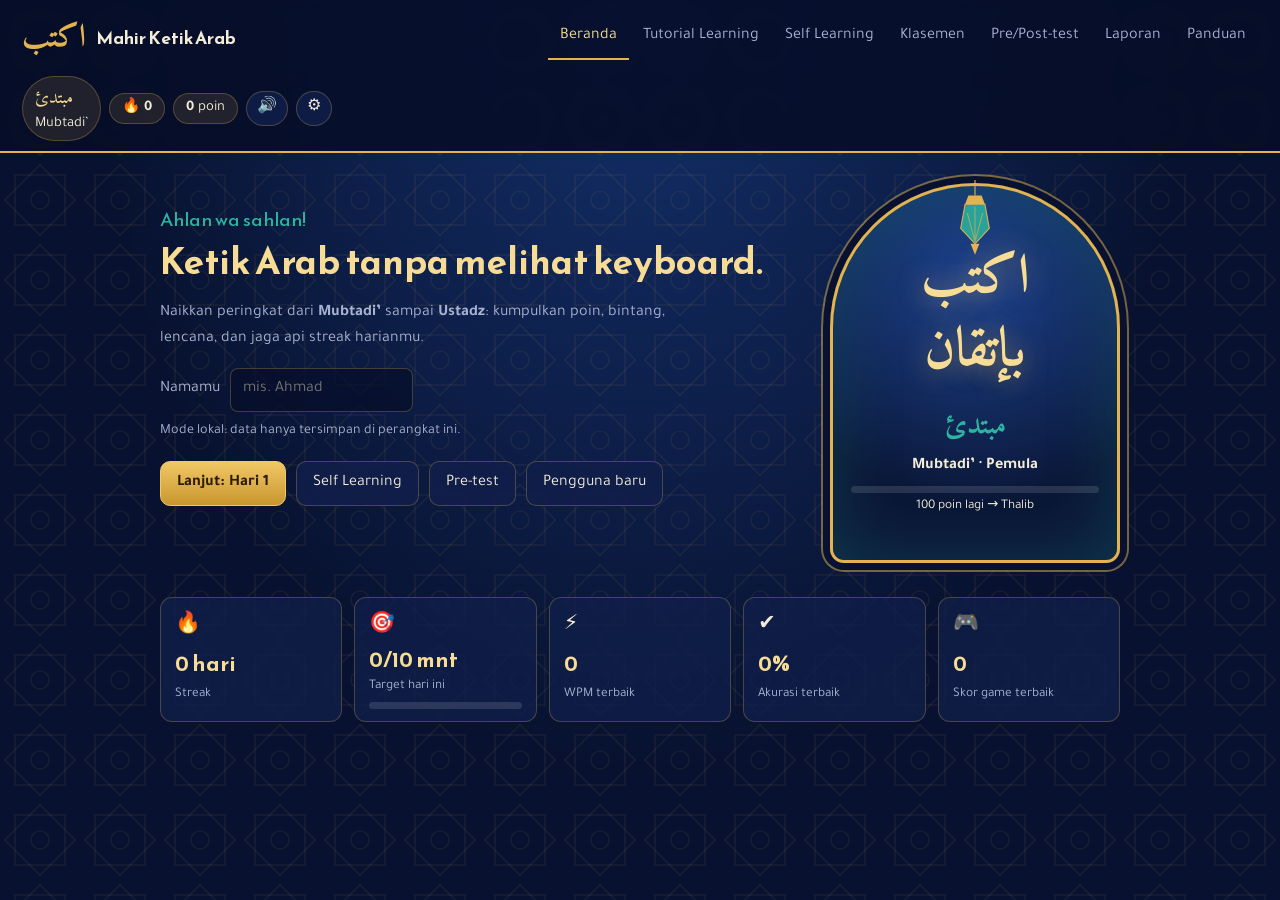
==== index.html @ d4545005 "Update: program 10 hari, game per level, klasemen, aturan tes" ====
<!DOCTYPE html>
<html lang="id">
<head>
<meta charset="UTF-8">
<meta name="viewport" content="width=device-width, initial-scale=1">
<title>Mahir Ketik Arab – Arabic Touch Typing</title>
<link rel="stylesheet" href="https://fonts.googleapis.com/css2?family=Amiri:wght@400;700&family=Reem+Kufi:wght@500;700&family=Tajawal:wght@400;500;700&display=swap">
<link rel="stylesheet" href="css/style.css">
</head>
<body>
<header class="top">
  <div class="brand"><span class="brand-ar" lang="ar">اكتب</span><span class="brand-t">Mahir Ketik Arab</span></div>
  <nav id="nav">
    <button data-view="home" class="on">Beranda</button>
    <button data-view="tutorial">Tutorial Learning</button>
    <button data-view="self">Self Learning</button>
    <button data-view="board">Klasemen</button>
    <button data-view="test">Pre/Post-test</button>
    <button data-view="report">Laporan</button>
    <button data-view="guide">Panduan</button>
  </nav>
  <div class="tools">
    <span class="chip" id="rankChip"></span>
    <span class="chip" title="Streak harian">🔥 <b id="streakN">0</b></span>
    <span class="chip"><b id="pts">0</b> poin</span>
    <button class="icon" id="btnSound" title="Suara">🔊</button>
    <button class="icon" id="btnSet" title="Pengaturan">⚙</button>
  </div>
</header>

<main>
  <!-- BERANDA -->
  <section id="v-home" class="view">
    <div class="hero">
      <div>
        <p class="greet" id="greet"></p>
        <h1>Ketik Arab tanpa melihat keyboard.</h1>
        <p class="lead">Naikkan peringkat dari <b>Mubtadi’</b> sampai <b>Ustadz</b>: kumpulkan poin, bintang, lencana, dan jaga api streak harianmu.</p>
        <div class="namerow"><label class="name">Namamu <input id="nameIn" maxlength="24" placeholder="mis. Ahmad"></label><button class="primary" id="btnLogin" hidden>Masuk</button></div>
        <p class="note" id="cloudStat"></p>
        <div class="cta">
          <button class="primary" id="btnContinue">Lanjut latihan</button>
          <button data-go="self">Self Learning</button>
          <button data-go="test">Pre-test</button>
          <button id="btnNewUser">Pengguna baru</button>
        </div>
        <p class="note homerank" id="homeRank"></p>
      </div>
      <div class="arch">
        <svg class="fanous" viewBox="0 0 40 80" width="44" aria-hidden="true"><line x1="20" y1="0" x2="20" y2="14" stroke="#e2b34f"/><path d="M14 14h12l3 8H11z" fill="#e2b34f"/><path d="M11 22h18l4 22-13 14L7 44z" fill="#2bb5a0" fill-opacity=".85" stroke="#e2b34f"/><path d="M20 24v32M13 30l7 26M27 30l-7 26" stroke="#e2b34f" stroke-opacity=".6" fill="none"/><path d="M16 58h8l-4 10z" fill="#e2b34f"/></svg>
        <div class="cal" lang="ar">اكتب<br>بإتقان</div>
        <div id="rankBox" class="rankbox"></div>
      </div>
    </div>
    <div id="stats" class="stats"></div>
  </section>

  <!-- TUTORIAL LEARNING (Level + Program 10 Hari) -->
  <section id="v-tutorial" class="view" hidden>
    <h1>Tutorial Learning</h1>
    <p class="lead">Belajar terarah: ikuti <b>Level 1–5</b> secara bertahap, atau jalankan <b>Program 10 Hari</b> (10 pertemuan sesuai modul, bisa diulang).</p>
    <div class="tabs"><button data-tab="lv" class="on">Level 1–5</button><button data-tab="plan">Program 10 Hari</button></div>
    <div id="tab-lv">
      <p class="note">Bintang: ★ akurasi ≥ 80%, ★★ ≥ 90%, ★★★ ≥ 95%.</p>
      <div id="levelList" class="levels"></div>
    </div>
    <div id="tab-plan" hidden>
      <p class="note">Klik sebuah hari untuk memilih materi pertemuannya. Materi pertemuan sebelumnya bisa dipilih lagi untuk diulang. Sesi berhenti otomatis setelah 10 menit, dan hari yang selesai tercentang.</p>
      <div id="planList" class="plan"></div>
    </div>
  </section>

  <!-- SELF LEARNING (game 5 level) -->
  <section id="v-self" class="view" hidden>
    <h1>Self Learning</h1>
    <p class="lead">Satu game untuk setiap level. Pilih level, lalu mainkan sendiri. Skor terbaik: <b id="gBest">0</b></p>
    <div id="selfList" class="levels"></div>
    <div id="gameWrap" hidden>
      <div class="cta"><button id="gameBack">← Pilih game</button></div>
      <div class="gamewrap"><canvas id="gameCv"></canvas><div id="gameOverlay" class="overlay" hidden></div></div>
      <div class="finishbar"><button id="gameFinish" class="danger">Selesai</button></div>
    </div>
  </section>

  <!-- KLASEMEN -->
  <section id="v-board" class="view" hidden>
    <h1>Klasemen</h1>
    <p class="lead">Peringkat siswa berdasarkan total poin. Kerjakan latihan dan game untuk naik ke puncak!</p>
    <p id="boardMe" class="boardme"></p>
    <div id="boardBody"></div>
    <div class="cta"><button id="boardRefresh">Perbarui klasemen</button></div>
  </section>

  <!-- TEST -->
  <section id="v-test" class="view" hidden>
    <h1>Pre-test &amp; Post-test</h1>
    <p class="lead">Ketik <b>satu paragraf</b> yang sama pada pre-test dan post-test (maksimal 3 menit). Waktu mulai berjalan saat huruf pertama diketik. Hasilnya dibandingkan di Laporan.</p>
    <div class="cta"><button class="primary" id="btnPre">Pre-test</button><button id="btnPost">Post-test</button></div>
    <div id="testStatus" class="note"></div>
  </section>

  <!-- LAPORAN -->
  <section id="v-report" class="view" hidden>
    <h1>Laporan evaluasi</h1>
    <p id="repName" class="lead"></p>
    <div id="cmp"></div>
    <h2>Grafik kemajuan</h2>
    <div id="chart"></div>
    <h2>Lencana</h2>
    <div id="badges" class="badges"></div>
    <h2>Riwayat sesi</h2>
    <div id="history"></div>
    <div class="cta"><button id="btnCsv">Unduh CSV</button><button id="btnPrint">Cetak laporan</button><button class="danger" id="btnNewUser2">Ganti pengguna</button></div>
  </section>

  <!-- PANDUAN -->
  <section id="v-guide" class="view" hidden>
    <h1>Panduan &amp; cara kerja</h1>
    <details open><summary>Cara memakai (langkah demi langkah)</summary>
      <ol><li>Isi namamu di Beranda.</li><li>Kerjakan <b>Pre-test</b> (satu paragraf, maks. 3 menit) untuk mengukur kemampuan awal.</li><li>Berlatih lewat <b>Tutorial Learning</b> (Level 1–5 atau Program 10 Hari) dan <b>Self Learning</b> (game tiap level).</li><li>Di halaman mengetik, klik kotak ketik, lalu ketik sesuai teks Arab di atasnya. Timer mulai saat huruf pertama diketik.</li><li>Setelah latihan (mis. 10 hari), kerjakan <b>Post-test</b> dengan paragraf yang sama dan lihat perbandingannya di <b>Laporan</b>.</li></ol></details>
    <details><summary>Sistem keyboard: bawaan vs sistem</summary>
      <p><b>Keyboard Arab bawaan (default):</b> situs mengubah tombol fisikmu menjadi huruf Arab sesuai peta Arabic 101. Tekan <b>F</b> keluar ب, <b>J</b> keluar ت, dan seterusnya. Tanda kecil di tiap tombol layar menunjukkan tombol Latin yang harus ditekan. <b>Shift</b> + tombol menghasilkan harakat (mis. Shift+Q = fathah) dan tanda baca.</p>
      <p><b>Keyboard sistem:</b> pakai layout Arabic (101) dari Windows/Linux/Mac (Win+Spasi). Ubah di ⚙ Pengaturan jika kamu ingin berlatih dengan keyboard sistem asli.</p>
      <p>Tombol di layar juga bisa diklik/diketuk (berguna di HP).</p></details>
    <details><summary>Posisi jari (touch typing)</summary>
      <p>Letakkan jari di <b>home row</b>: ش س ي ب (tangan kiri) dan ت ن م ك (tangan kanan). Tombol <b>F</b> dan <b>J</b> adalah penanda untuk telunjuk. Warna garis di bawah tiap tombol menunjukkan jari:</p>
      <p class="legend"><span class="f0">Kelingking</span><span class="f1">Jari manis</span><span class="f2">Jari tengah</span><span class="f3">Telunjuk</span><span class="f4">Jempol (spasi)</span></p></details>
    <details><summary>Rumus penilaian</summary>
      <ul><li><b>WPM</b> = karakter diketik ÷ 5 ÷ menit</li><li><b>CPM</b> = seluruh karakter ÷ menit</li><li><b>Correct CPM</b> = karakter benar ÷ menit</li><li><b>Akurasi</b> = karakter benar ÷ total × 100%</li><li><b>Kesalahan</b> = karakter salah ÷ total × 100%</li></ul>
      <p>Karakter dibandingkan per posisi dengan teks sumber. Yang dihitung adalah hasil akhir. <b>Backspace</b> boleh dipakai di <b>Tutorial Learning</b> (Level 1–5 dan Program 10 Hari) untuk belajar memperbaiki ketikan, tetapi <b>dinonaktifkan</b> di Pre-test, Post-test, dan Balapan Paragraf (Self Learning). Urutan harakat dan syaddah tidak dipermasalahkan.</p></details>
    <details><summary>Poin, bintang, peringkat, lencana, streak</summary>
      <ul><li><b>Poin latihan</b> (Tutorial Learning) = (Correct CPM × akurasi) ÷ 10 + 5 per bintang + 1 per 10 combo + 10 jika Correct CPM lebih tinggi dari sesi sebelumnya. <b>Tes</b> memberi 20 poin tetap. <b>Game Self Learning</b>: poin = skor ÷ 8; menang Balapan Paragraf +20.</li><li><b>Bintang</b>: ★ ≥ 80%, ★★ ≥ 90%, ★★★ ≥ 95%.</li><li><b>Peringkat</b>: Mubtadi’ (0) → Thalib (100) → Katib (300) → Adib (700) → Khattab (1500) → Ustadz (3000).</li><li><b>Combo</b>: jumlah huruf benar beruntun. Combo 50 membuka lencana.</li><li><b>Streak</b>: berlatih tiap hari menambah 🔥. Lewat sehari, streak mulai lagi dari 1.</li><li><b>Lencana</b>: lihat syarat di halaman Laporan; contoh “Teliti” = akurasi ≥ 95%.</li></ul></details>
    <details><summary>Mode latihan</summary>
      <ul><li><b>Keyboard di layar</b> tampil di Level 1, Program 10 Hari, Pre-test, dan Self Learning; disembunyikan di Tutorial Level 2–5 dan Post-test agar kamu belajar tanpa melihat tombol.</li><li><b>Tutorial Learning › Level 1–5</b>: huruf → kata pendek 2–3 huruf (tangan kiri → tangan kanan → gabungan) → kata → kalimat → paragraf.</li><li><b>Self Learning</b>: satu game per level: <b>Hujan Huruf</b> (L1), <b>Tebak Gambar</b> (L2), <b>Bom Waktu</b> (L3), <b>Pelari Rintangan</b> (L4), dan <b>Balapan Paragraf</b> melawan robot (L5). Tombol <b>Selesai</b> di bagian bawah mengakhiri sesi setelah konfirmasi, dan hasil sampai saat itu tetap dihitung.</li><li><b>Tutorial Learning › Program 10 Hari</b>: tiap hari = satu pertemuan modul: 1–5 huruf per kelompok jari, 6 huruf acak, 7 dua dan tiga huruf, 8 empat huruf atau lebih, 9 kalimat (tanpa dan dengan harakat), 10 teks bertingkat dan post-test. Klik hari untuk memilih materi, dan pilih nomor pertemuan sebelumnya untuk mengulang.</li><li><b>Pre/Post-test</b>: satu paragraf yang sama, maks. 3 menit, hasilnya masuk Laporan.</li></ul></details>
    <details><summary>Tips &amp; tanya-jawab</summary>
      <ul><li>Utamakan akurasi dulu, kecepatan akan menyusul.</li><li>Jangan melirik keyboard; lihat teks di layar.</li><li>Berlatih 10–15 menit tiap hari lebih efektif daripada sekali lama.</li><li><b>Data disimpan di mana?</b> Hanya di browser perangkat ini, tanpa database dan tanpa server. Bila ada orang lain yang mau memakai, tekan <b>Pengguna baru</b> (Beranda) atau <b>Ganti pengguna</b> (Laporan): semua data pengguna sebelumnya dihapus dan tidak bisa dikembalikan. Unduh CSV atau cetak laporan dulu bila masih dibutuhkan. Jika database dihubungkan (lihat FIREBASE-SETUP.md), data tersimpan di server: masukkan nama yang sama lalu tekan <b>Masuk</b> untuk melanjutkan dari perangkat mana pun, dan lihat posisimu di menu <b>Klasemen</b>.</li><li><b>Teks tidak bisa ditempel (paste)?</b> Memang dinonaktifkan agar tes adil.</li></ul></details>
  </section>

  <!-- AREA MENGETIK -->
  <section id="v-stage" class="view" hidden>
    <div class="stagebar">
      <button id="btnBack">← Keluar</button>
      <div id="stTitle" class="st-title"></div>
      <div class="live"><span>Waktu <b id="lvTime">0:00</b></span><span>WPM <b id="lvWpm">0</b></span><span>Akurasi <b id="lvAcc">100%</b></span><span id="combo" class="combo"></span></div>
    </div>
    <div class="bar"><i id="prog"></i></div>
    <div id="bsNote" class="bsnote"></div>
    <div id="race" class="race" hidden><div><span>Kamu</span><b><i id="raceMe"></i></b></div><div><span>Robot 🤖</span><b><i id="raceBot"></i></b></div></div>
    <div id="kbWarn" class="warn" hidden>Huruf Latin terdeteksi. Aktifkan “Keyboard Arab bawaan” di ⚙ Pengaturan atau ganti keyboard sistem ke Arabic.</div>
    <div id="target" class="target" dir="rtl" lang="ar"></div>
    <textarea id="input" class="input" dir="rtl" lang="ar" rows="3" spellcheck="false" autocomplete="off" autocapitalize="off" placeholder="اكتب هنا… (klik di sini lalu ketik)"></textarea>
    <div id="kb" class="kb" dir="ltr"></div>
    <p class="note">Mode: <b id="kbModeLbl"></b> · ubah di ⚙ · tanda kecil di tombol = tombol Latin yang ditekan · garis putus-putus = tahan Shift</p>
    <div class="finishbar"><button id="btnFinish" class="danger">Selesai</button></div>
  </section>
</main>

<!-- HASIL -->
<div id="result" class="modal" hidden><div class="card">
  <div id="rStars" class="stars"></div>
  <h2 id="rTitle">Hasil</h2>
  <div id="rGrid" class="rgrid"></div>
  <p id="rExtra" class="extra"></p>
  <div class="cta"><button class="primary" id="rAgain">Ulangi</button><button id="rClose">Selesai</button></div>
</div></div>

<!-- GANTI PENGGUNA -->
<div id="newUser" class="modal" hidden><div class="card">
  <h2>Ganti pengguna?</h2>
  <p id="nuText">Semua data pengguna ini di perangkat ini akan <b>dihapus</b>: nama, poin, peringkat, lencana, riwayat sesi, serta hasil pre-test dan post-test. Data tidak bisa dikembalikan, dan pengguna berikutnya mulai dari awal.</p>
  <p class="note">Simpan dulu laporannya kalau masih dibutuhkan.</p>
  <p class="note nuwarn" id="nuWarn"></p>
  <div class="cta"><button id="nuCsv">Unduh laporan (CSV)</button><button id="nuPrint">Cetak laporan</button></div>
  <div class="cta"><button class="danger" id="nuYes">Ya, hapus dan mulai pengguna baru</button><button class="primary" id="nuNo">Batal</button></div>
</div></div>

<!-- KONFIRMASI SELESAI -->
<div id="confirm" class="modal" hidden><div class="card">
  <h2>Selesaikan sekarang?</h2>
  <p id="cfText">Apakah Anda yakin ingin menyelesaikannya? Hasil sampai saat ini akan dihitung.</p>
  <div class="cta"><button class="danger" id="cfYes">Ya, selesaikan</button><button class="primary" id="cfNo">Lanjutkan</button></div>
</div></div>

<!-- PILIH MATERI PERTEMUAN -->
<div id="meet" class="modal" hidden><div class="card wide">
  <h2 id="mTitle"></h2>
  <p class="note" id="mSub"></p>
  <div class="chips" id="mChips"></div>
  <div id="mOpts" class="levels"></div>
  <p class="note" id="mPr"></p>
  <div class="cta"><button id="mClose">Tutup</button></div>
</div></div>

<!-- PENGATURAN -->
<div id="settings" class="modal" hidden><div class="card">
  <h2>Pengaturan</h2>
  <label class="fld">Nama <input id="sName" maxlength="24"></label>
  <label class="fld">Mode keyboard
    <select id="sKb"><option value="builtin">Keyboard Arab bawaan situs (disarankan)</option><option value="system">Keyboard sistem (Arabic 101)</option></select></label>
  <label class="chk"><input type="checkbox" id="sSound"> Efek suara</label>
  <label class="chk"><input type="checkbox" id="sShowKb"> Tampilkan papan tombol &amp; petunjuk tombol</label>
  <div class="cta"><button class="primary" id="sClose">Simpan</button><button class="danger" id="sReset">Ganti pengguna (hapus data)</button></div>
</div></div>

<script src="js/materi.js"></script>
<script src="js/data.js"></script>
<script src="js/engine.js"></script>
<script src="js/game.js"></script>
<script src="js/config.js"></script>
<script src="js/cloud.js"></script>
<script src="js/app.js"></script>
</body>
</html>
---- css/style.css ----
:root{--night:#081230;--night2:#0e1d45;--card:rgba(16,31,74,.82);--gold:#e2b34f;--gold2:#f6dc94;--teal:#2bb5a0;--ink:#f3ecd8;--mut:#a9b3d1;--line:rgba(226,179,79,.28);--ok:#5fdca0;--bad:#ff7b7b;--okbg:rgba(95,220,160,.14);--badbg:rgba(255,123,123,.18)}
*{box-sizing:border-box}
body{margin:0;color:var(--ink);font:16px/1.6 Tajawal,system-ui,sans-serif;min-height:100vh;
 background:radial-gradient(ellipse at top,#14306b 0,var(--night) 60%) fixed,var(--night)}
body::before{content:"";position:fixed;inset:0;pointer-events:none;opacity:.9;
 background-image:url("data:image/svg+xml,%3Csvg xmlns='http://www.w3.org/2000/svg' width='80' height='80' viewBox='0 0 80 80'%3E%3Cg fill='none' stroke='%23e2b34f' stroke-opacity='.10' stroke-width='1.2'%3E%3Crect x='15' y='15' width='50' height='50'/%3E%3Crect x='15' y='15' width='50' height='50' transform='rotate(45 40 40)'/%3E%3Ccircle cx='40' cy='40' r='9'/%3E%3C/g%3E%3C/svg%3E")}
header,main{position:relative}
h1,h2,.brand-t,.cal,.greet{font-family:"Reem Kufi",Tajawal,sans-serif}
h1{font-size:2.3rem;line-height:1.25;margin:.1em 0 .4em;color:var(--gold2)}
h2{margin:1.8em 0 .7em;color:var(--gold);font-size:1.4rem}
.ar,[lang=ar]{font-family:Amiri,"Traditional Arabic",serif}
.top{display:flex;flex-wrap:wrap;gap:10px 18px;align-items:center;justify-content:space-between;padding:10px 22px;background:rgba(6,14,40,.9);border-bottom:2px solid var(--gold);backdrop-filter:blur(6px);position:sticky;top:0;z-index:5}
.brand{display:flex;align-items:center;gap:10px}.brand-ar{font:700 2rem Amiri,serif;color:var(--gold)}.brand-t{font-weight:700;font-size:1.1rem}
nav{display:flex;flex-wrap:wrap;gap:2px}
nav button{background:transparent;color:var(--mut);border:0;padding:8px 12px;border-radius:8px;cursor:pointer;font:inherit;border-bottom:2px solid transparent;border-radius:0}
nav button:hover{color:var(--ink)}nav button.on{color:var(--gold2);border-bottom-color:var(--gold)}
.tools{display:flex;gap:8px;align-items:center;flex-wrap:wrap}
.chip{background:rgba(226,179,79,.12);border:1px solid var(--line);border-radius:99px;padding:3px 12px;font-size:.92rem}
.chip .ar{font-size:1.15rem;color:var(--gold2)}
button.icon{padding:4px 10px;border-radius:99px;font-size:1rem}
main{max-width:1000px;margin:0 auto;padding:30px 20px 70px}
.lead{color:var(--mut);max-width:62ch}.note{color:var(--mut);font-size:.88rem;max-width:80ch;margin-top:16px}
button{font:inherit;border:1px solid var(--line);background:rgba(16,31,74,.9);color:var(--ink);padding:9px 16px;border-radius:10px;cursor:pointer}
button:hover{border-color:var(--gold)}
button.primary{background:linear-gradient(#f0c866,#c9962e);color:#2b1c00;border-color:#f0c866;font-weight:700}
button.danger{color:var(--bad)}
button:focus-visible,textarea:focus-visible,input:focus-visible,select:focus-visible,summary:focus-visible{outline:3px solid var(--teal);outline-offset:2px}
.view[hidden],.modal[hidden],.overlay[hidden],.warn[hidden],.kb[hidden]{display:none}
.cta{display:flex;gap:10px;flex-wrap:wrap;margin:18px 0}
/* hero */
.hero{display:grid;grid-template-columns:1fr 290px;gap:34px;align-items:center}
.greet{color:var(--teal);margin:0;font-size:1.2rem}
.name{display:flex;gap:10px;align-items:center;color:var(--mut)}.name input,.fld input,.fld select{background:rgba(6,14,40,.7);border:1px solid var(--line);color:var(--ink);border-radius:8px;padding:8px 12px;font:inherit}
.arch{position:relative;width:290px;min-height:380px;border-radius:145px 145px 14px 14px;border:3px solid var(--gold);padding:56px 18px 20px;text-align:center;
 box-shadow:0 0 0 7px var(--night),0 0 0 9px rgba(226,179,79,.5),inset 0 0 70px rgba(43,181,160,.22);background:radial-gradient(circle at 50% 25%,#1e438f,#0a1636 72%)}
.fanous{position:absolute;top:-6px;left:50%;margin-left:-22px;transform-origin:50% 0;animation:sway 5s ease-in-out infinite}
@keyframes sway{50%{transform:rotate(7deg)}0%,100%{transform:rotate(-7deg)}}
.cal{font:700 3.4rem/1.35 Amiri,serif;color:var(--gold2);text-shadow:0 0 26px rgba(226,179,79,.55)}
.rankbox{margin-top:12px;display:grid;gap:3px;justify-items:center}.rk-ar{font:700 1.8rem Amiri,serif;color:var(--teal)}
.xp{width:100%;height:7px;background:rgba(255,255,255,.12);border-radius:4px;overflow:hidden;margin-top:4px}.xp i{display:block;height:100%;background:linear-gradient(90deg,var(--teal),var(--gold));border-radius:4px}
.stats{display:grid;grid-template-columns:repeat(auto-fit,minmax(150px,1fr));gap:12px;margin-top:34px}
.stat{background:var(--card);border:1px solid var(--line);border-radius:12px;padding:12px 14px;display:grid;gap:0}
.stat span{font-size:1.3rem}.stat b{font:700 1.35rem "Reem Kufi",sans-serif;color:var(--gold2)}.stat small{color:var(--mut)}
.steps{display:grid;grid-template-columns:repeat(auto-fit,minmax(240px,1fr));gap:12px}
.steps div{background:var(--card);border:1px solid var(--line);border-radius:12px;padding:14px 16px}.steps p{margin:.3em 0 0;color:var(--mut);font-size:.95rem}
a{color:var(--teal)}
.badges{display:grid;grid-template-columns:repeat(auto-fill,minmax(190px,1fr));gap:12px}
.badge{border:1px dashed var(--line);border-radius:12px;padding:12px;opacity:.45;filter:grayscale(.6)}
.badge.got{opacity:1;filter:none;border:1px solid var(--gold);background:var(--card);box-shadow:0 0 18px rgba(226,179,79,.18)}
.badge b{display:block;color:var(--gold2)}.badge small{color:var(--mut)}
/* daftar */
.levels,.plan{display:grid;gap:10px}
.row{display:flex;gap:14px;align-items:center;justify-content:space-between;background:var(--card);border:1px solid var(--line);border-radius:12px;padding:14px 18px;flex-wrap:wrap}
.row .ar{font-size:1.5rem;color:var(--gold2)}.row p{margin:2px 0 0;color:var(--mut);font-size:.92rem}.row.done{border-color:var(--ok)}
.sub{display:flex;gap:8px;flex-wrap:wrap}.st{display:block;color:var(--gold);font-size:.8rem;letter-spacing:2px}
/* mengetik */
.stagebar{display:flex;gap:14px;align-items:center;justify-content:space-between;flex-wrap:wrap}
.st-title{font:700 1.1rem "Reem Kufi",sans-serif;color:var(--gold2)}.live{display:flex;gap:16px;color:var(--mut);flex-wrap:wrap}.live b{color:var(--ink)}
.combo{color:#ffb454;font-weight:700;min-width:100px}
.bar{height:7px;background:rgba(255,255,255,.12);border-radius:4px;margin:10px 0 14px}.bar i{display:block;height:100%;width:0;background:linear-gradient(90deg,var(--teal),var(--gold));border-radius:4px;transition:width .15s}
.warn{background:rgba(255,123,123,.15);border:1px solid var(--bad);border-radius:10px;padding:8px 14px;margin-bottom:10px}
.target{font-family:Amiri,"Traditional Arabic",serif;font-size:2.1rem;line-height:2.4;background:rgba(5,12,34,.75);border:1px solid var(--gold);border-radius:14px;padding:12px 22px;min-height:150px;max-height:300px;overflow:auto;text-align:right;
 box-shadow:inset 0 0 0 5px var(--night),inset 0 0 0 6px rgba(226,179,79,.35);white-space:pre-wrap}
.w{display:inline-block;white-space:nowrap}
.target span.ok{color:var(--ok);background:var(--okbg)}
.target span.bad{color:var(--bad);background:var(--badbg);text-decoration:underline wavy}
.target span.cur{border-bottom:3px solid var(--gold);background:rgba(226,179,79,.18)}
.input{width:100%;margin-top:12px;font:1.6rem Amiri,serif;border:2px solid var(--line);border-radius:12px;padding:10px 16px;background:rgba(5,12,34,.85);color:var(--ink);resize:none}
.input:focus{border-color:var(--gold)}
.kb{margin:18px auto 0;display:flex;flex-direction:column;gap:5px;align-items:center;max-width:780px}
.kr{display:flex;gap:5px}
.k{width:50px;height:52px;border:1px solid var(--line);background:rgba(16,31,74,.9);border-radius:9px;display:grid;place-items:center;font:1.45rem Amiri,serif;position:relative;cursor:pointer;user-select:none}
.k small{position:absolute;bottom:1px;left:5px;font:700 .62rem Tajawal,sans-serif;color:var(--gold)}
.k em{position:absolute;top:1px;right:5px;font:normal .65rem Amiri,serif;color:var(--mut)}
.k.space{width:300px}.k.home{border-bottom-width:3px;border-bottom-color:var(--gold2)}
.k.next{background:linear-gradient(#f0c866,#c9962e);color:#2b1c00;border-color:#f6dc94;transform:translateY(-3px);box-shadow:0 6px 16px rgba(226,179,79,.45)}
.k.next small,.k.next em{color:#4a3000}.k.shift{outline:2px dashed var(--teal);outline-offset:2px}
.f0{box-shadow:inset 0 -4px #9a7be0}.f1{box-shadow:inset 0 -4px #4aa3f0}.f2{box-shadow:inset 0 -4px #3cc88f}.f3{box-shadow:inset 0 -4px #e2b34f}.f4{box-shadow:inset 0 -4px #aab}
.k.next.f0,.k.next.f1,.k.next.f2,.k.next.f3,.k.next.f4{box-shadow:0 6px 16px rgba(226,179,79,.45)}
.legend{display:flex;gap:10px;flex-wrap:wrap}.legend span{padding:4px 12px;border-radius:8px;background:rgba(16,31,74,.9)}
/* game */
.gamewrap{position:relative;max-width:720px}
#gameCv{width:100%;aspect-ratio:720/440;display:block;border:2px solid var(--gold);border-radius:14px;background:#0c1a46}
.overlay{position:absolute;inset:0;display:grid;place-content:center;justify-items:center;text-align:center;background:rgba(6,14,40,.86);border-radius:14px;padding:20px}
/* modal */
.modal{position:fixed;inset:0;background:rgba(2,6,20,.75);display:grid;place-items:center;padding:16px;z-index:20}
.card{background:#0f1f4b;border:2px solid var(--gold);border-radius:18px;padding:24px;max-width:540px;width:100%;box-shadow:0 0 0 6px var(--night),0 0 40px rgba(226,179,79,.25)}
.card h2{margin:.2em 0 .6em}.stars{font-size:2.4rem;color:var(--gold);text-align:center;letter-spacing:6px}
.rgrid{display:grid;grid-template-columns:repeat(auto-fit,minmax(130px,1fr));gap:10px}
.rgrid div{border:1px solid var(--line);border-radius:10px;padding:10px;background:rgba(5,12,34,.5)}.rgrid b{display:block;font:700 1.5rem "Reem Kufi",sans-serif;color:var(--gold2)}.rgrid span{color:var(--mut);font-size:.85rem}
.extra{color:var(--ok)}
.fld{display:grid;gap:4px;margin:10px 0;color:var(--mut)}.chk{display:flex;gap:8px;margin:8px 0}
/* panduan, tabel */
details{background:var(--card);border:1px solid var(--line);border-radius:12px;margin:10px 0;padding:4px 18px}
summary{cursor:pointer;padding:10px 0;font:700 1.05rem "Reem Kufi",sans-serif;color:var(--gold2)}
details p,details li{color:var(--ink)}details[open]{padding-bottom:12px}
table{width:100%;border-collapse:collapse;background:var(--card);border-radius:12px;overflow:hidden;border:1px solid var(--line)}
th,td{padding:10px 12px;border-bottom:1px solid var(--line);text-align:left}th{color:var(--gold2)}
.up{color:var(--ok)}.down{color:var(--bad)}
.chart{width:100%;max-width:640px;background:var(--card);border:1px solid var(--line);border-radius:12px}
@media(max-width:800px){.hero{grid-template-columns:1fr}.arch{margin:20px auto 0}h1{font-size:1.8rem}.k{width:30px;height:40px;font-size:1.1rem}.k small,.k em{display:none}.k.space{width:160px}.target{font-size:1.6rem}}
@media(prefers-reduced-motion:reduce){*{animation:none!important;transition:none!important}}
@media print{body::before,.top,.cta,#v-report h2+#chart{display:none}body{background:#fff;color:#000}table,.card{background:#fff;color:#000}th,td{color:#000}}

/* tab Tutorial Learning */
.tabs{display:flex;gap:8px;margin:14px 0}
.tabs button{background:var(--card);color:var(--mut);border:1px solid var(--line);padding:9px 18px;border-radius:999px;cursor:pointer;font:inherit}
.tabs button.on{color:#0a1636;background:var(--gold);border-color:var(--gold);font-weight:700}
/* balapan paragraf */
.race{display:grid;gap:6px;margin:0 0 12px}
.race[hidden]{display:none}
.race>div{display:flex;align-items:center;gap:10px}.race span{width:70px;font-size:.85rem;color:var(--mut)}
.race b{flex:1;height:12px;background:rgba(255,255,255,.12);border-radius:6px;overflow:hidden}
.race i{display:block;height:100%;width:0;background:linear-gradient(90deg,var(--teal),var(--gold));transition:width .2s}
#raceBot{background:linear-gradient(90deg,#8b5cf6,#ec4899)}
[hidden]{display:none!important}

.finishbar{display:flex;justify-content:flex-start;margin:16px 0 4px}
.finishbar button{min-width:130px}
#confirm p{color:var(--mut);margin:.2em 0 1em;line-height:1.5}

/* pilih materi pertemuan */
.card.wide{max-width:680px;max-height:90vh;overflow:auto}
.chips{display:flex;flex-wrap:wrap;gap:6px;align-items:center;margin:10px 0}
.chips span{color:var(--mut);font-size:.9rem;margin-right:4px}
.chips button{min-width:42px;padding:6px 10px;border-radius:999px}
.chips button.on{background:var(--gold);color:#0a1636;border-color:var(--gold);font-weight:700}
.ar{display:block;margin-top:4px;font-family:Amiri,serif;font-size:1.2rem;color:var(--gold);overflow:hidden;white-space:nowrap;text-overflow:ellipsis;max-width:100%}
#mPr{word-break:break-all}#mPr a{color:var(--teal)}

/* database & klasemen */
.namerow{display:flex;gap:10px;align-items:center;flex-wrap:wrap}
.namerow[hidden],#btnLogin[hidden]{display:none!important}
#cloudStat{margin:8px 0 0}.homerank{margin:10px 0 0;color:var(--gold2);min-height:1.2em}
.nuwarn{color:#ffb4b4}.nuwarn:empty{display:none}
.boardme{font-size:1.05rem;color:var(--gold2);margin:.4em 0 1em}
.boardwrap{overflow-x:auto}
table.board{width:100%;border-collapse:collapse;background:var(--card);border:1px solid var(--line);border-radius:12px;overflow:hidden}
.board th{text-align:left;color:var(--mut);font-weight:600;font-size:.85rem;padding:10px 12px;border-bottom:1px solid var(--line)}
.board td{padding:10px 12px;border-bottom:1px solid rgba(255,255,255,.06)}
.board td.pos{width:52px;font-size:1.2rem;text-align:center}.board td.nm{font-weight:700}
.board tr.me{background:rgba(226,179,79,.18)}.board tr.me td{color:var(--gold2)}
.board tr.gap td{text-align:center;color:var(--mut)}
.notice{background:var(--card);border:1px dashed var(--line);border-radius:12px;padding:18px;color:var(--mut)}

.bsnote{font-size:.9rem;color:var(--mut);margin:6px 0 12px}
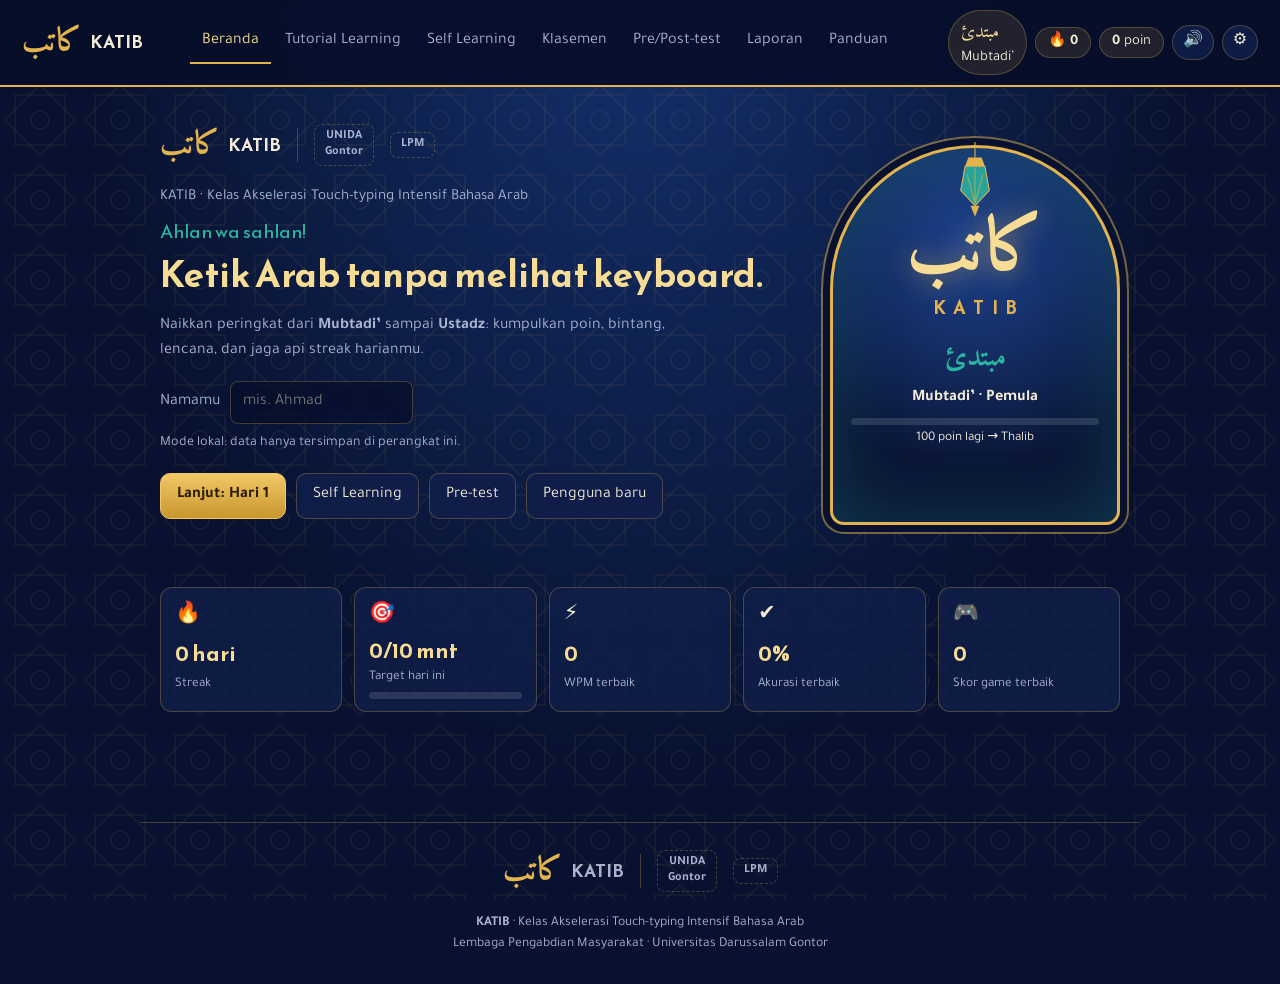
==== commit 71fe940f: "KATIB: nama baru, logo, laporan evaluasi A4, kartu Beranda" ====
--- a/index.html
+++ b/index.html
@@ -3,13 +3,15 @@
 <head>
 <meta charset="UTF-8">
 <meta name="viewport" content="width=device-width, initial-scale=1">
-<title>Mahir Ketik Arab – Arabic Touch Typing</title>
+<title>KATIB – Kelas Akselerasi Touch-typing Intensif Bahasa Arab</title>
+<meta name="description" content="KATIB (Kelas Akselerasi Touch-typing Intensif Bahasa Arab): pelatihan mengetik Arab 10 jari dengan latihan bertahap, game, dan klasemen.">
+<link rel="icon" href="data:image/svg+xml,%3Csvg xmlns=%27http://www.w3.org/2000/svg%27 viewBox=%270 0 64 64%27%3E%3Crect width=%2764%27 height=%2764%27 rx=%2714%27 fill=%27%23081230%27/%3E%3Ctext x=%2732%27 y=%2745%27 font-size=%2740%27 text-anchor=%27middle%27 fill=%27%23e2b34f%27 font-family=%27serif%27%3E%D9%83%3C/text%3E%3C/svg%3E">
 <link rel="stylesheet" href="https://fonts.googleapis.com/css2?family=Amiri:wght@400;700&family=Reem+Kufi:wght@500;700&family=Tajawal:wght@400;500;700&display=swap">
 <link rel="stylesheet" href="css/style.css">
 </head>
 <body>
 <header class="top">
-  <div class="brand"><span class="brand-ar" lang="ar">اكتب</span><span class="brand-t">Mahir Ketik Arab</span></div>
+  <div class="brand"><span class="logo-slot" data-logo="katib"><img alt="Logo KATIB" hidden><span class="logo-fb"><span class="brand-ar" lang="ar">كاتب</span><span class="brand-t">KATIB</span></span></span></div>
   <nav id="nav">
     <button data-view="home" class="on">Beranda</button>
     <button data-view="tutorial">Tutorial Learning</button>
@@ -33,6 +35,8 @@
   <section id="v-home" class="view">
     <div class="hero">
       <div>
+        <div class="lockup"><span class="logo-slot" data-logo="katib"><img alt="Logo KATIB" hidden><span class="logo-fb"><span class="brand-ar" lang="ar">كاتب</span><span class="brand-t">KATIB</span></span></span><i class="sep"></i><span class="logo-slot" data-logo="unida"><img alt="Logo UNIDA Gontor" hidden><span class="logo-fb fb-box">UNIDA<br>Gontor</span></span><span class="logo-slot" data-logo="lpm"><img alt="Logo LPM" hidden><span class="logo-fb fb-box">LPM</span></span></div>
+        <p class="fullname">KATIB · Kelas Akselerasi Touch-typing Intensif Bahasa Arab</p>
         <p class="greet" id="greet"></p>
         <h1>Ketik Arab tanpa melihat keyboard.</h1>
         <p class="lead">Naikkan peringkat dari <b>Mubtadi’</b> sampai <b>Ustadz</b>: kumpulkan poin, bintang, lencana, dan jaga api streak harianmu.</p>
@@ -48,7 +52,7 @@
       </div>
       <div class="arch">
         <svg class="fanous" viewBox="0 0 40 80" width="44" aria-hidden="true"><line x1="20" y1="0" x2="20" y2="14" stroke="#e2b34f"/><path d="M14 14h12l3 8H11z" fill="#e2b34f"/><path d="M11 22h18l4 22-13 14L7 44z" fill="#2bb5a0" fill-opacity=".85" stroke="#e2b34f"/><path d="M20 24v32M13 30l7 26M27 30l-7 26" stroke="#e2b34f" stroke-opacity=".6" fill="none"/><path d="M16 58h8l-4 10z" fill="#e2b34f"/></svg>
-        <div class="cal" lang="ar">اكتب<br>بإتقان</div>
+        <div class="cal" lang="ar">كاتب</div><div class="cal-sub">KATIB</div>
         <div id="rankBox" class="rankbox"></div>
       </div>
     </div>
@@ -110,7 +114,7 @@
     <div id="badges" class="badges"></div>
     <h2>Riwayat sesi</h2>
     <div id="history"></div>
-    <div class="cta"><button id="btnCsv">Unduh CSV</button><button id="btnPrint">Cetak laporan</button><button class="danger" id="btnNewUser2">Ganti pengguna</button></div>
+    <div class="cta"><button id="btnCsv">Unduh CSV</button><button id="btnPrint">Laporan cetak (A4)</button><button class="danger" id="btnNewUser2">Ganti pengguna</button></div>
   </section>
 
   <!-- PANDUAN -->
@@ -155,6 +159,11 @@
   </section>
 </main>
 
+<footer class="foot">
+  <div class="lockup"><span class="logo-slot" data-logo="katib"><img alt="Logo KATIB" hidden><span class="logo-fb"><span class="brand-ar" lang="ar">كاتب</span><span class="brand-t">KATIB</span></span></span><i class="sep"></i><span class="logo-slot" data-logo="unida"><img alt="Logo UNIDA Gontor" hidden><span class="logo-fb fb-box">UNIDA<br>Gontor</span></span><span class="logo-slot" data-logo="lpm"><img alt="Logo LPM" hidden><span class="logo-fb fb-box">LPM</span></span></div>
+  <p><b>KATIB</b> · Kelas Akselerasi Touch-typing Intensif Bahasa Arab<br>Lembaga Pengabdian Masyarakat · Universitas Darussalam Gontor</p>
+</footer>
+
 <!-- HASIL -->
 <div id="result" class="modal" hidden><div class="card">
   <div id="rStars" class="stars"></div>
@@ -206,6 +215,7 @@
 <script src="js/data.js"></script>
 <script src="js/engine.js"></script>
 <script src="js/game.js"></script>
+<script src="js/logos.js"></script>
 <script src="js/config.js"></script>
 <script src="js/cloud.js"></script>
 <script src="js/app.js"></script>
--- a/css/style.css
+++ b/css/style.css
@@ -35,7 +35,7 @@
  box-shadow:0 0 0 7px var(--night),0 0 0 9px rgba(226,179,79,.5),inset 0 0 70px rgba(43,181,160,.22);background:radial-gradient(circle at 50% 25%,#1e438f,#0a1636 72%)}
 .fanous{position:absolute;top:-6px;left:50%;margin-left:-22px;transform-origin:50% 0;animation:sway 5s ease-in-out infinite}
 @keyframes sway{50%{transform:rotate(7deg)}0%,100%{transform:rotate(-7deg)}}
-.cal{font:700 3.4rem/1.35 Amiri,serif;color:var(--gold2);text-shadow:0 0 26px rgba(226,179,79,.55)}
+.cal{font:700 4.6rem/1.3 Amiri,serif;color:var(--gold2);text-shadow:0 0 26px rgba(226,179,79,.55)}
 .rankbox{margin-top:12px;display:grid;gap:3px;justify-items:center}.rk-ar{font:700 1.8rem Amiri,serif;color:var(--teal)}
 .xp{width:100%;height:7px;background:rgba(255,255,255,.12);border-radius:4px;overflow:hidden;margin-top:4px}.xp i{display:block;height:100%;background:linear-gradient(90deg,var(--teal),var(--gold));border-radius:4px}
 .stats{display:grid;grid-template-columns:repeat(auto-fit,minmax(150px,1fr));gap:12px;margin-top:34px}
@@ -144,3 +144,17 @@
 .notice{background:var(--card);border:1px dashed var(--line);border-radius:12px;padding:18px;color:var(--mut)}
 
 .bsnote{font-size:.9rem;color:var(--mut);margin:6px 0 12px}
+
+/* KATIB: logo & identitas */
+.logo-slot{display:inline-flex;align-items:center;gap:8px}
+.logo-slot img{height:42px;width:auto;max-width:170px;object-fit:contain}
+.top .logo-slot img{height:36px}
+.logo-fb{display:inline-flex;align-items:center;gap:8px}
+.fb-box{border:1px dashed var(--line);border-radius:8px;padding:4px 10px;font-size:.78rem;line-height:1.25;color:var(--mut);text-align:center;font-weight:700}
+.lockup{display:flex;align-items:center;gap:16px;flex-wrap:wrap;margin:0 0 12px}
+.lockup .sep{width:1px;height:34px;background:var(--line)}
+.fullname{color:var(--mut);font-size:.95rem;margin:0 0 8px}
+.foot{max-width:1000px;margin:40px auto 28px;padding:20px 16px 0;border-top:1px solid var(--line);text-align:center;color:var(--mut);font-size:.85rem;line-height:1.6}
+.foot .lockup{justify-content:center;margin-bottom:10px}
+
+.cal-sub{font:700 1.15rem "Reem Kufi",Tajawal,sans-serif;letter-spacing:.42em;padding-left:.42em;color:var(--gold);margin:-6px 0 4px}
